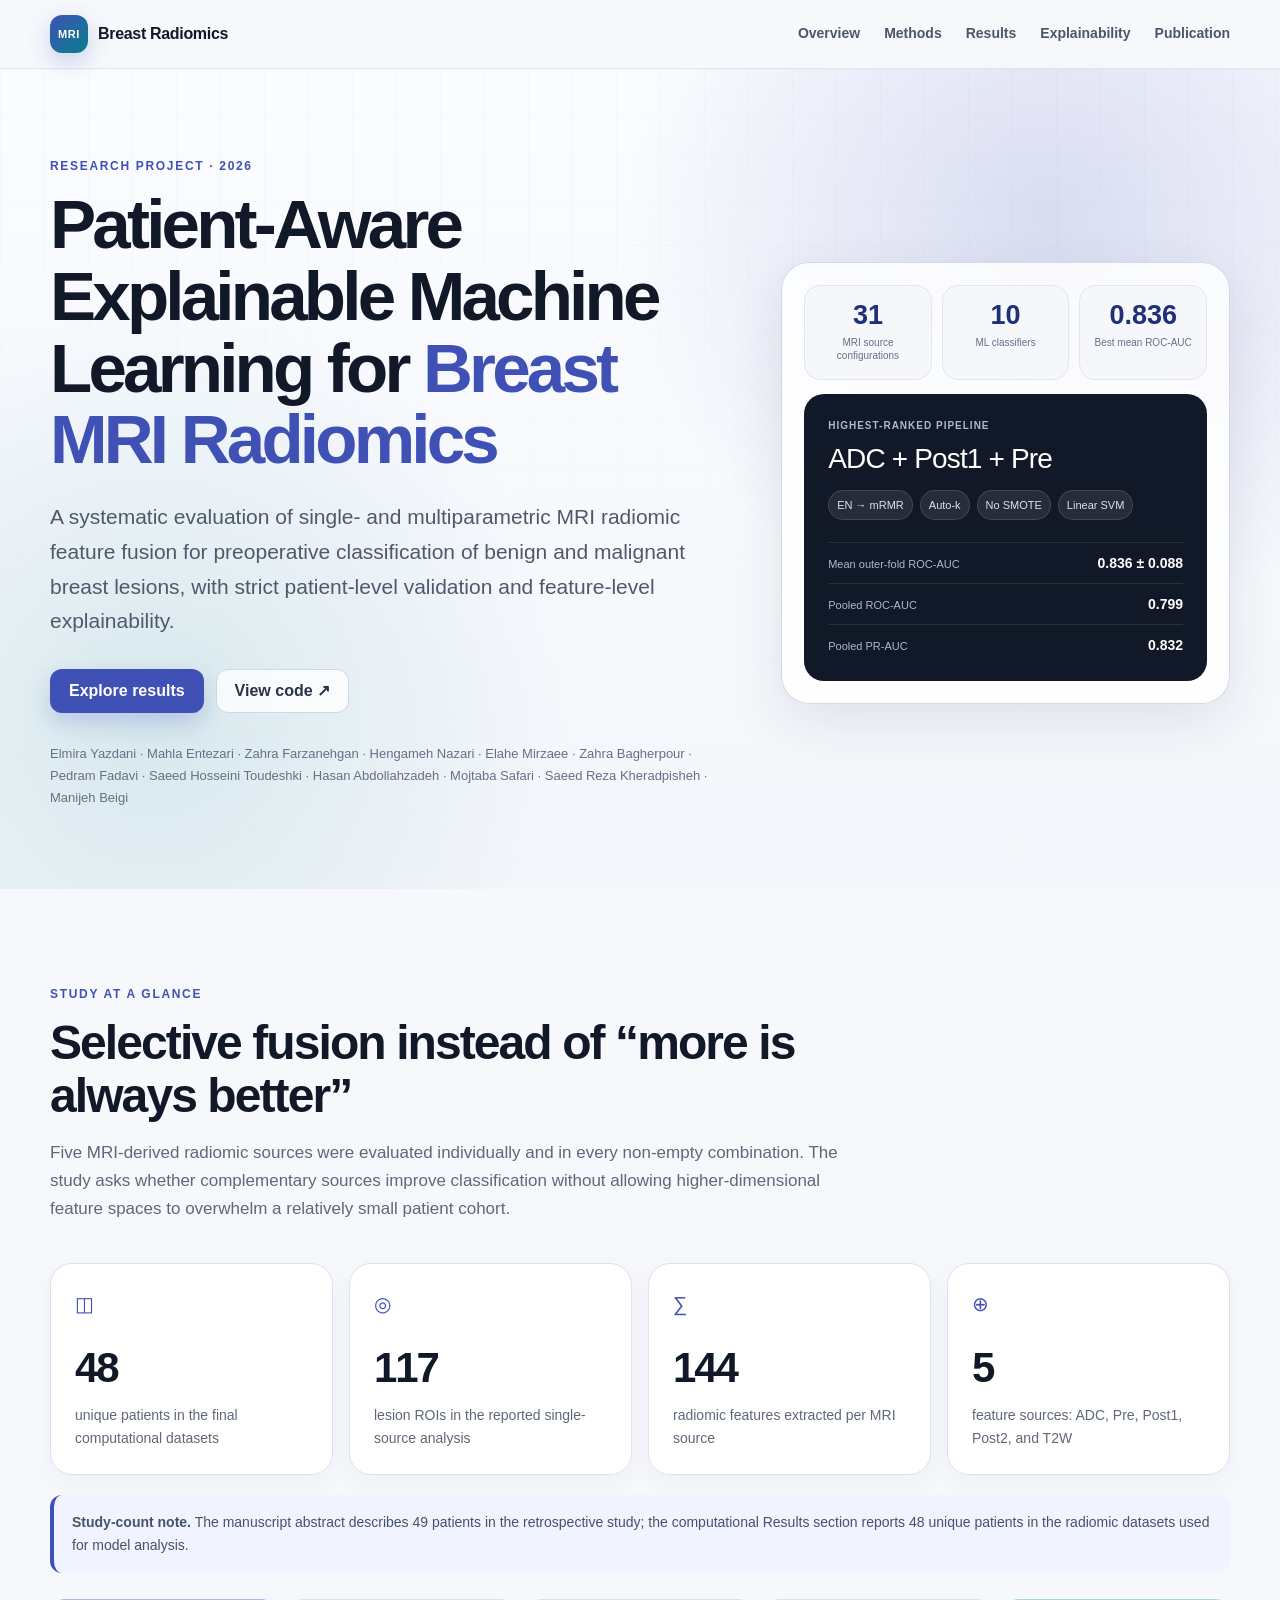
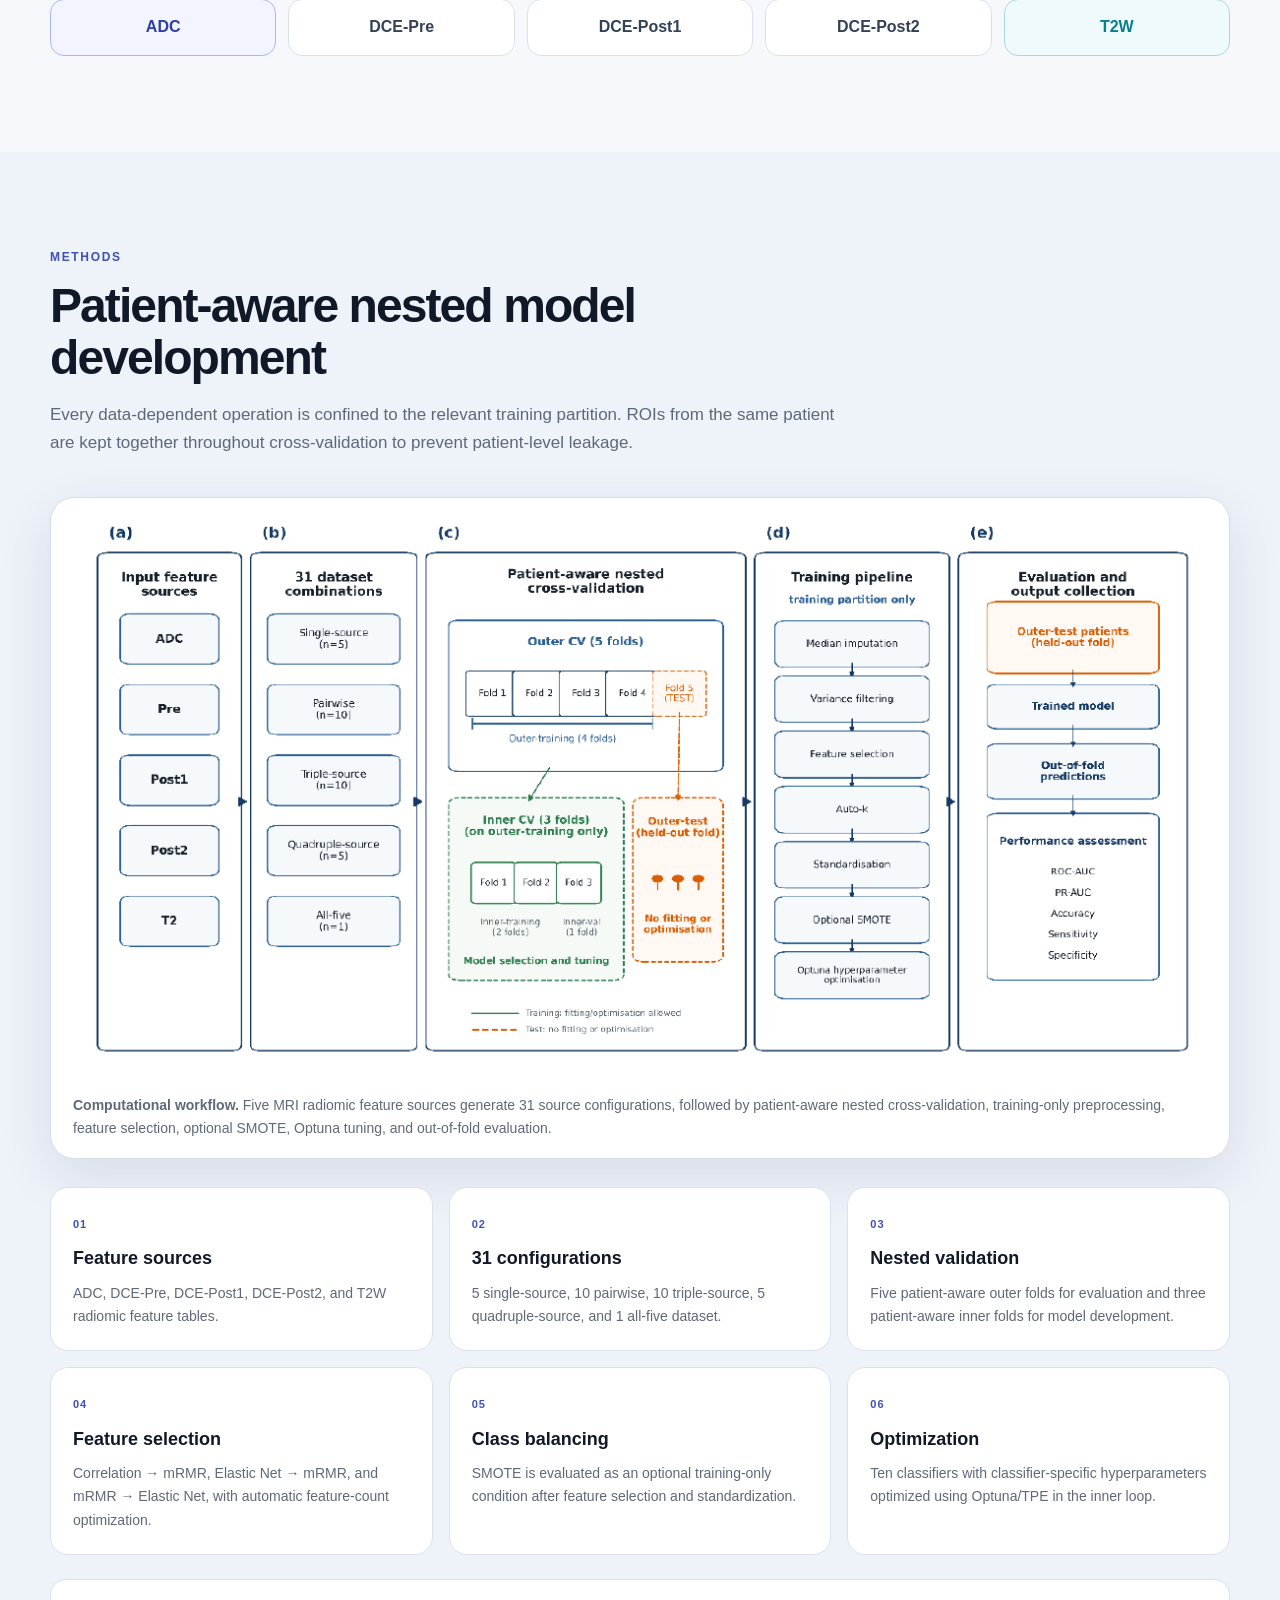
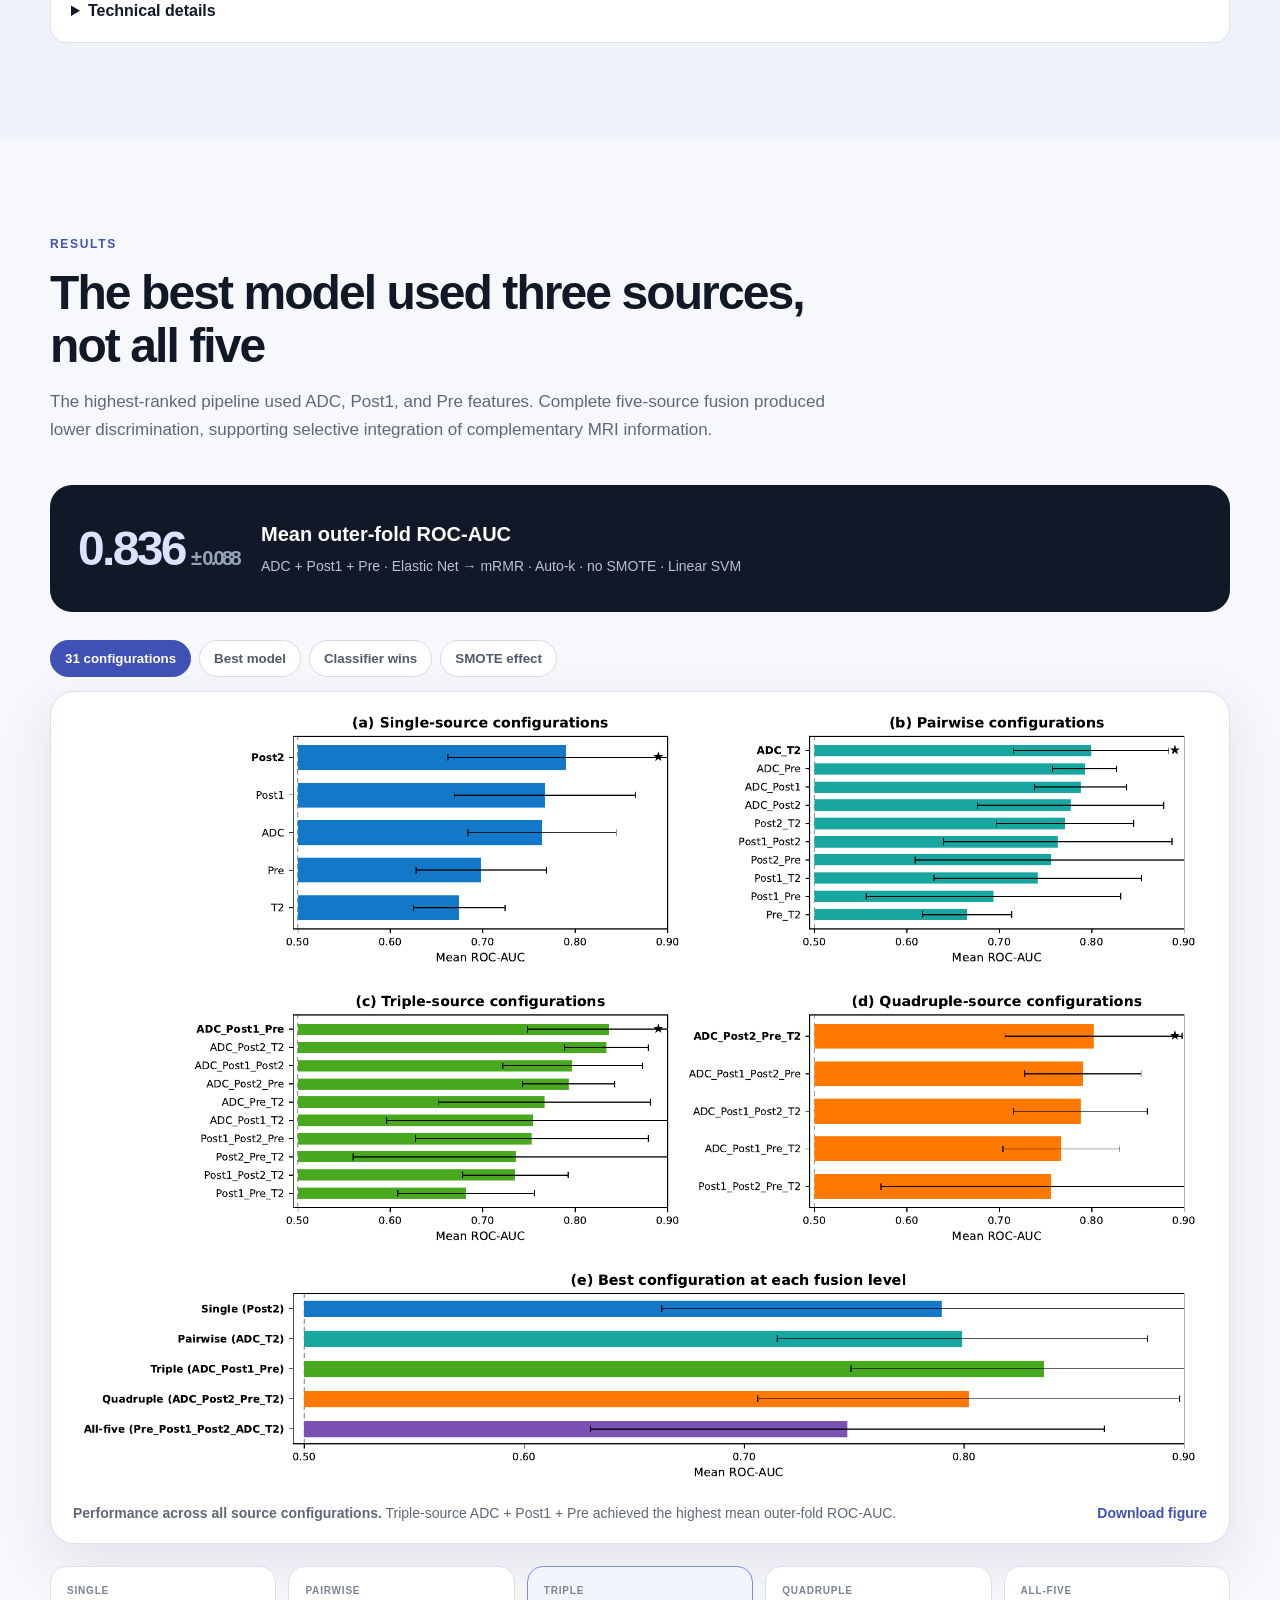
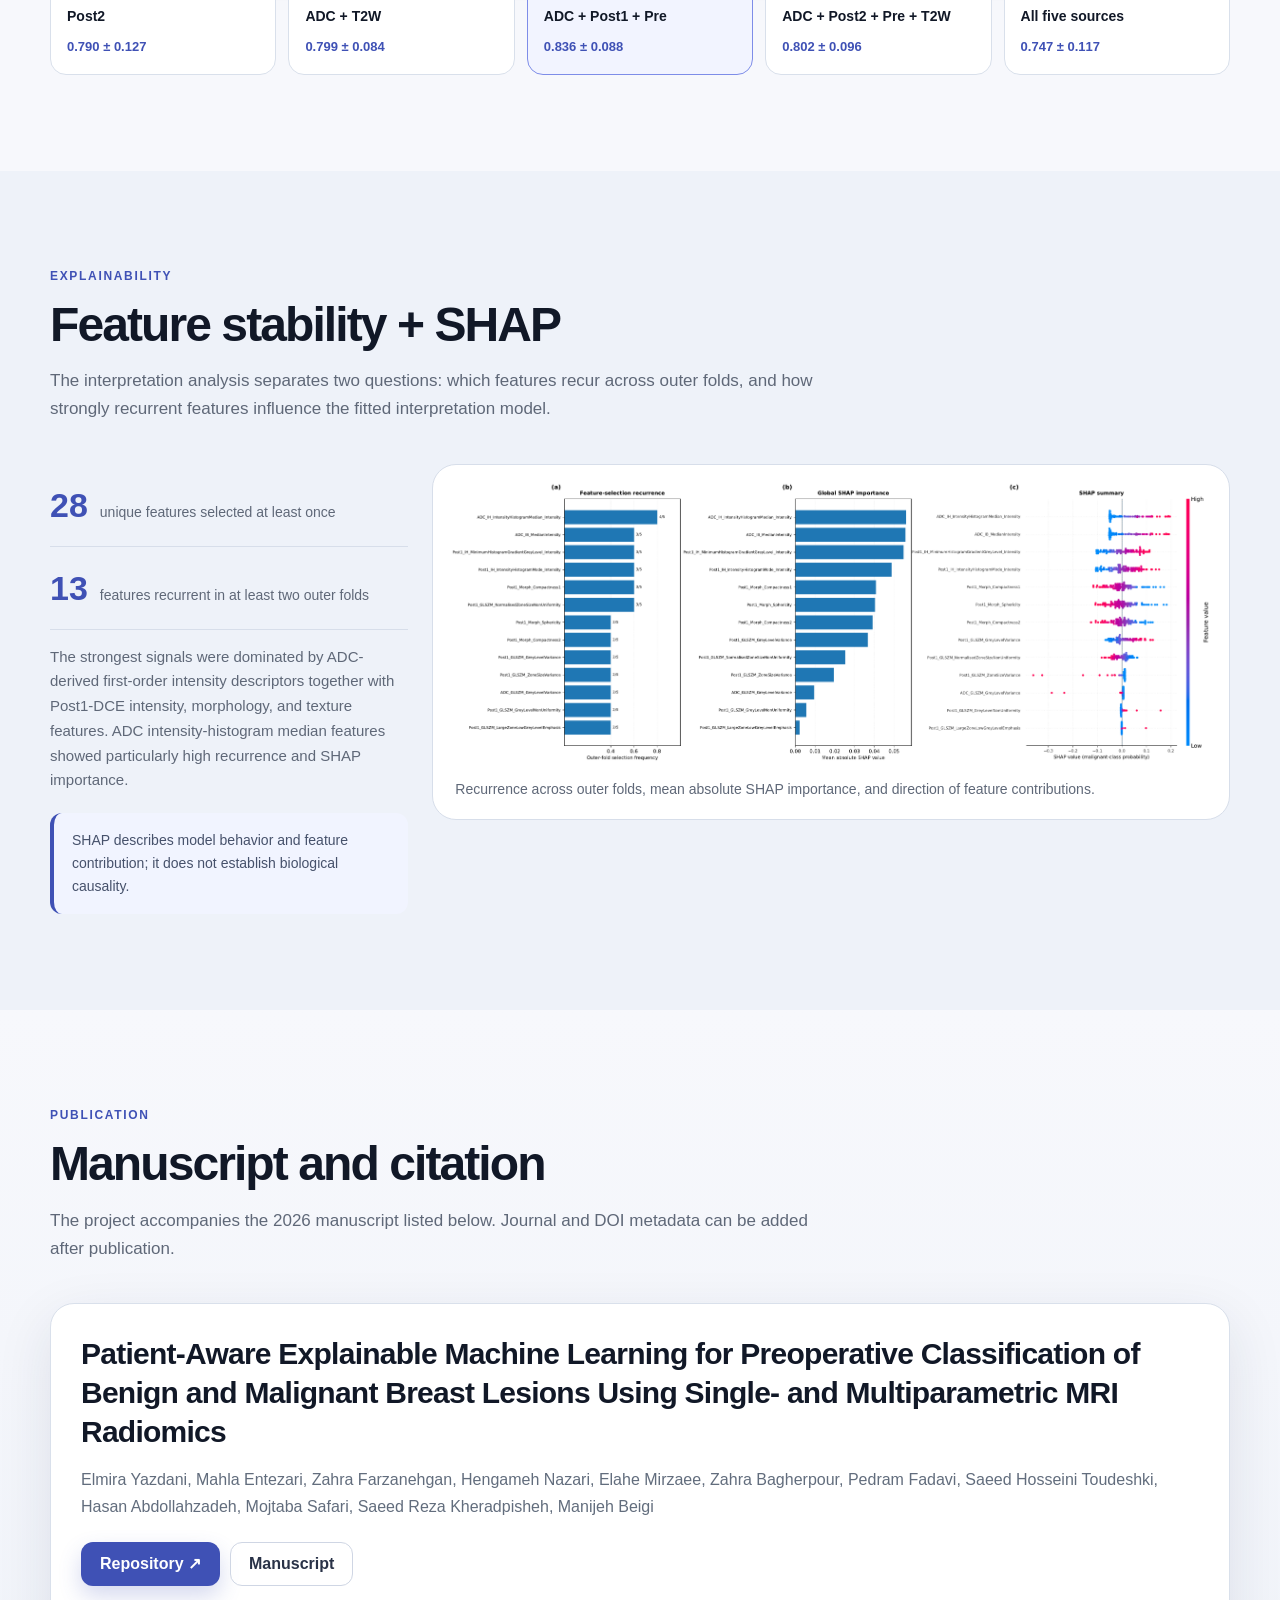
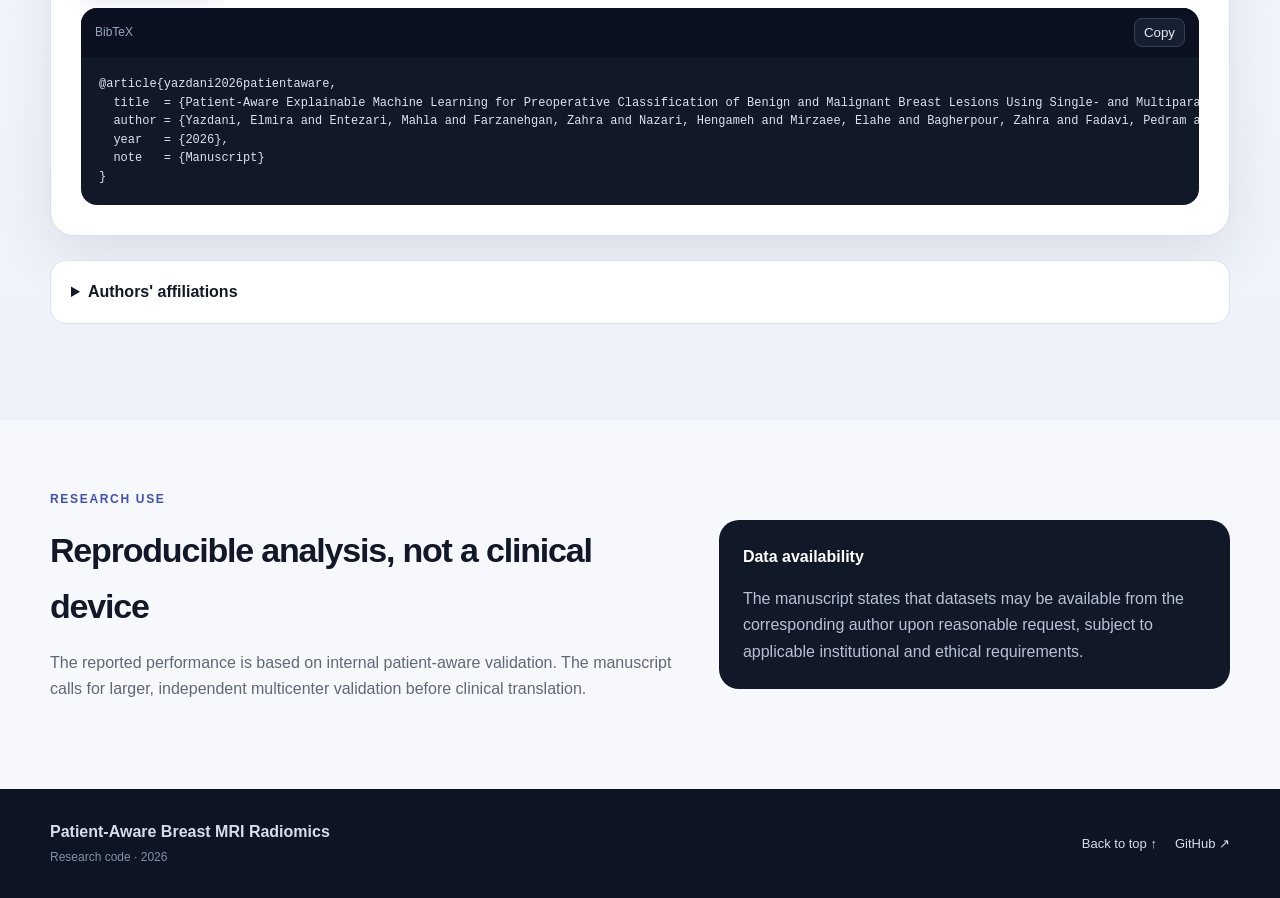
==== breast_mri_radiomics_github_pages/docs/index.html @ 635eef15 "Add project website" ====
<!doctype html>
<html lang="en">
<head>
  <meta charset="utf-8" />
  <meta name="viewport" content="width=device-width, initial-scale=1" />
  <meta name="description" content="Patient-aware explainable machine learning for benign and malignant breast lesion classification using single- and multiparametric MRI radiomics." />
  <meta name="theme-color" content="#111827" />
  <meta property="og:title" content="Patient-Aware Breast MRI Radiomics" />
  <meta property="og:description" content="Explainable patient-aware machine learning with selective multiparametric MRI radiomic feature fusion." />
  <meta property="og:type" content="website" />
  <meta property="og:image" content="assets/overall-performance.png" />
  <title>Patient-Aware Breast MRI Radiomics</title>
  <link rel="icon" href="assets/favicon.svg" type="image/svg+xml" />
  <link rel="stylesheet" href="styles.css" />
</head>
<body>
  <a class="skip-link" href="#main">Skip to content</a>

  <header class="site-header" id="top">
    <div class="container nav-wrap">
      <a class="brand" href="#top" aria-label="Home">
        <span class="brand-mark">MRI</span>
        <span>Breast Radiomics</span>
      </a>
      <button class="nav-toggle" id="navToggle" aria-label="Toggle navigation" aria-expanded="false">☰</button>
      <nav class="nav" id="navMenu" aria-label="Primary navigation">
        <a href="#overview">Overview</a>
        <a href="#methods">Methods</a>
        <a href="#results">Results</a>
        <a href="#explainability">Explainability</a>
        <a href="#publication">Publication</a>
      </nav>
    </div>
  </header>

  <main id="main">
    <section class="hero section-shell">
      <div class="hero-grid container">
        <div class="hero-copy reveal">
          <div class="eyebrow">Research project · 2026</div>
          <h1>Patient-Aware Explainable Machine Learning for <span>Breast MRI Radiomics</span></h1>
          <p class="hero-lead">
            A systematic evaluation of single- and multiparametric MRI radiomic feature fusion for
            preoperative classification of benign and malignant breast lesions, with strict patient-level
            validation and feature-level explainability.
          </p>
          <div class="hero-actions">
            <a class="button primary" href="#results">Explore results</a>
            <a class="button secondary config-github" href="#" target="_blank" rel="noreferrer">View code ↗</a>
          </div>
          <div class="author-line">
            Elmira Yazdani · Mahla Entezari · Zahra Farzanehgan · Hengameh Nazari · Elahe Mirzaee ·
            Zahra Bagherpour · Pedram Fadavi · Saeed Hosseini Toudeshki · Hasan Abdollahzadeh ·
            Mojtaba Safari · Saeed Reza Kheradpisheh · Manijeh Beigi
          </div>
        </div>

        <div class="hero-panel reveal delay-1">
          <div class="metric-row">
            <div><strong>31</strong><span>MRI source configurations</span></div>
            <div><strong>10</strong><span>ML classifiers</span></div>
            <div><strong>0.836</strong><span>Best mean ROC-AUC</span></div>
          </div>
          <div class="hero-model-card">
            <div class="mini-label">Highest-ranked pipeline</div>
            <div class="pipeline-name">ADC + Post1 + Pre</div>
            <div class="pipeline-tags">
              <span>EN → mRMR</span><span>Auto-k</span><span>No SMOTE</span><span>Linear SVM</span>
            </div>
            <div class="model-score">
              <div><span>Mean outer-fold ROC-AUC</span><strong>0.836 ± 0.088</strong></div>
              <div><span>Pooled ROC-AUC</span><strong>0.799</strong></div>
              <div><span>Pooled PR-AUC</span><strong>0.832</strong></div>
            </div>
          </div>
        </div>
      </div>
    </section>

    <section id="overview" class="section">
      <div class="container">
        <div class="section-heading reveal">
          <div class="eyebrow">Study at a glance</div>
          <h2>Selective fusion instead of “more is always better”</h2>
          <p>
            Five MRI-derived radiomic sources were evaluated individually and in every non-empty combination.
            The study asks whether complementary sources improve classification without allowing higher-dimensional
            feature spaces to overwhelm a relatively small patient cohort.
          </p>
        </div>

        <div class="stats-grid reveal delay-1">
          <article class="stat-card"><span class="stat-icon">◫</span><strong>48</strong><p>unique patients in the final computational datasets</p></article>
          <article class="stat-card"><span class="stat-icon">◎</span><strong>117</strong><p>lesion ROIs in the reported single-source analysis</p></article>
          <article class="stat-card"><span class="stat-icon">∑</span><strong>144</strong><p>radiomic features extracted per MRI source</p></article>
          <article class="stat-card"><span class="stat-icon">⊕</span><strong>5</strong><p>feature sources: ADC, Pre, Post1, Post2, and T2W</p></article>
        </div>

        <div class="note-box reveal">
          <strong>Study-count note.</strong> The manuscript abstract describes 49 patients in the retrospective study;
          the computational Results section reports 48 unique patients in the radiomic datasets used for model analysis.
        </div>

        <div class="source-strip reveal">
          <div class="source-pill adc">ADC</div>
          <div class="source-pill">DCE-Pre</div>
          <div class="source-pill">DCE-Post1</div>
          <div class="source-pill">DCE-Post2</div>
          <div class="source-pill t2">T2W</div>
        </div>
      </div>
    </section>

    <section id="methods" class="section alt">
      <div class="container">
        <div class="section-heading reveal">
          <div class="eyebrow">Methods</div>
          <h2>Patient-aware nested model development</h2>
          <p>
            Every data-dependent operation is confined to the relevant training partition. ROIs from the same
            patient are kept together throughout cross-validation to prevent patient-level leakage.
          </p>
        </div>

        <figure class="figure-card reveal">
          <img src="assets/workflow.png" alt="Patient-aware nested cross-validation workflow with five MRI feature sources, 31 source combinations, training-only preprocessing, and held-out outer-test evaluation" loading="lazy" />
          <figcaption>
            <strong>Computational workflow.</strong> Five MRI radiomic feature sources generate 31 source configurations,
            followed by patient-aware nested cross-validation, training-only preprocessing, feature selection,
            optional SMOTE, Optuna tuning, and out-of-fold evaluation.
          </figcaption>
        </figure>

        <div class="method-grid reveal">
          <article class="method-card">
            <span>01</span><h3>Feature sources</h3>
            <p>ADC, DCE-Pre, DCE-Post1, DCE-Post2, and T2W radiomic feature tables.</p>
          </article>
          <article class="method-card">
            <span>02</span><h3>31 configurations</h3>
            <p>5 single-source, 10 pairwise, 10 triple-source, 5 quadruple-source, and 1 all-five dataset.</p>
          </article>
          <article class="method-card">
            <span>03</span><h3>Nested validation</h3>
            <p>Five patient-aware outer folds for evaluation and three patient-aware inner folds for model development.</p>
          </article>
          <article class="method-card">
            <span>04</span><h3>Feature selection</h3>
            <p>Correlation → mRMR, Elastic Net → mRMR, and mRMR → Elastic Net, with automatic feature-count optimization.</p>
          </article>
          <article class="method-card">
            <span>05</span><h3>Class balancing</h3>
            <p>SMOTE is evaluated as an optional training-only condition after feature selection and standardization.</p>
          </article>
          <article class="method-card">
            <span>06</span><h3>Optimization</h3>
            <p>Ten classifiers with classifier-specific hyperparameters optimized using Optuna/TPE in the inner loop.</p>
          </article>
        </div>

        <details class="method-details reveal">
          <summary>Technical details</summary>
          <div class="details-grid">
            <div><strong>Feature redundancy</strong><span>|Pearson r| &gt; 0.90</span></div>
            <div><strong>Missing values</strong><span>Training-derived median imputation</span></div>
            <div><strong>Primary metric</strong><span>Mean outer-fold ROC-AUC</span></div>
            <div><strong>Classification threshold</strong><span>0.5</span></div>
            <div><strong>Uncertainty</strong><span>2,000 patient-cluster bootstrap resamples</span></div>
            <div><strong>Software</strong><span>Python 3.13.9</span></div>
          </div>
        </details>
      </div>
    </section>

    <section id="results" class="section">
      <div class="container">
        <div class="section-heading reveal">
          <div class="eyebrow">Results</div>
          <h2>The best model used three sources, not all five</h2>
          <p>
            The highest-ranked pipeline used ADC, Post1, and Pre features. Complete five-source fusion produced
            lower discrimination, supporting selective integration of complementary MRI information.
          </p>
        </div>

        <div class="result-highlight reveal">
          <div class="result-number">0.836<span>± 0.088</span></div>
          <div>
            <h3>Mean outer-fold ROC-AUC</h3>
            <p>ADC + Post1 + Pre · Elastic Net → mRMR · Auto-k · no SMOTE · Linear SVM</p>
          </div>
        </div>

        <div class="figure-tabs reveal" role="tablist" aria-label="Result figures">
          <button class="figure-tab active" data-figure="overall" role="tab" aria-selected="true">31 configurations</button>
          <button class="figure-tab" data-figure="oof" role="tab" aria-selected="false">Best model</button>
          <button class="figure-tab" data-figure="classifiers" role="tab" aria-selected="false">Classifier wins</button>
          <button class="figure-tab" data-figure="smote" role="tab" aria-selected="false">SMOTE effect</button>
        </div>

        <div class="figure-stage reveal">
          <figure class="result-figure active" id="figure-overall">
            <img src="assets/overall-performance.png" alt="Classification performance across 31 MRI radiomic source configurations" loading="lazy" data-lightbox />
            <figcaption>
              <strong>Performance across all source configurations.</strong> Triple-source ADC + Post1 + Pre achieved the highest mean outer-fold ROC-AUC.
              <a href="assets/overall-performance.png" download>Download figure</a>
            </figcaption>
          </figure>
          <figure class="result-figure" id="figure-oof">
            <img src="assets/best-model-oof.png" alt="Pooled ROC, precision-recall, confusion matrix and calibration plots for the best model" loading="lazy" data-lightbox />
            <figcaption>
              <strong>Detailed out-of-fold performance.</strong> Pooled ROC-AUC 0.799, average precision 0.832, and Brier score 0.183.
              <a href="assets/best-model-oof.png" download>Download figure</a>
            </figcaption>
          </figure>
          <figure class="result-figure" id="figure-classifiers">
            <img src="assets/classifier-wins.png" alt="Number of source configurations in which each classifier ranked first" loading="lazy" data-lightbox />
            <figcaption>
              <strong>Classifier selection across 31 configurations.</strong> RBF SVM ranked first most often, while the single best overall pipeline used Linear SVM.
              <a href="assets/classifier-wins.png" download>Download figure</a>
            </figcaption>
          </figure>
          <figure class="result-figure" id="figure-smote">
            <img src="assets/smote-effect.png" alt="Difference in mean outer-fold ROC-AUC between SMOTE and no-SMOTE across source configurations" loading="lazy" data-lightbox />
            <figcaption>
              <strong>SMOTE was configuration-dependent.</strong> Its effect varied across source combinations and the best overall pipeline did not use SMOTE.
              <a href="assets/smote-effect.png" download>Download figure</a>
            </figcaption>
          </figure>
        </div>

        <div class="fusion-grid reveal">
          <article><span>Single</span><strong>Post2</strong><em>0.790 ± 0.127</em></article>
          <article><span>Pairwise</span><strong>ADC + T2W</strong><em>0.799 ± 0.084</em></article>
          <article class="winner"><span>Triple</span><strong>ADC + Post1 + Pre</strong><em>0.836 ± 0.088</em></article>
          <article><span>Quadruple</span><strong>ADC + Post2 + Pre + T2W</strong><em>0.802 ± 0.096</em></article>
          <article><span>All-five</span><strong>All five sources</strong><em>0.747 ± 0.117</em></article>
        </div>
      </div>
    </section>

    <section id="explainability" class="section alt">
      <div class="container">
        <div class="section-heading reveal">
          <div class="eyebrow">Explainability</div>
          <h2>Feature stability + SHAP</h2>
          <p>
            The interpretation analysis separates two questions: which features recur across outer folds, and how
            strongly recurrent features influence the fitted interpretation model.
          </p>
        </div>

        <div class="xai-layout reveal">
          <div class="xai-copy">
            <div class="xai-stat"><strong>28</strong><span>unique features selected at least once</span></div>
            <div class="xai-stat"><strong>13</strong><span>features recurrent in at least two outer folds</span></div>
            <p>
              The strongest signals were dominated by ADC-derived first-order intensity descriptors together with
              Post1-DCE intensity, morphology, and texture features. ADC intensity-histogram median features showed
              particularly high recurrence and SHAP importance.
            </p>
            <div class="note-box compact">
              SHAP describes model behavior and feature contribution; it does not establish biological causality.
            </div>
          </div>
          <figure class="figure-card clean">
            <img src="assets/feature-stability-shap.png" alt="Feature-selection recurrence, global SHAP importance and SHAP summary for the highest-ranked model" loading="lazy" data-lightbox />
            <figcaption>
              Recurrence across outer folds, mean absolute SHAP importance, and direction of feature contributions.
            </figcaption>
          </figure>
        </div>
      </div>
    </section>

    <section id="publication" class="section publication-section">
      <div class="container">
        <div class="section-heading reveal">
          <div class="eyebrow">Publication</div>
          <h2>Manuscript and citation</h2>
          <p>The project accompanies the 2026 manuscript listed below. Journal and DOI metadata can be added after publication.</p>
        </div>

        <div class="publication-card reveal">
          <h3>Patient-Aware Explainable Machine Learning for Preoperative Classification of Benign and Malignant Breast Lesions Using Single- and Multiparametric MRI Radiomics</h3>
          <p class="authors">
            Elmira Yazdani, Mahla Entezari, Zahra Farzanehgan, Hengameh Nazari, Elahe Mirzaee, Zahra Bagherpour,
            Pedram Fadavi, Saeed Hosseini Toudeshki, Hasan Abdollahzadeh, Mojtaba Safari,
            Saeed Reza Kheradpisheh, Manijeh Beigi
          </p>
          <div class="pub-actions">
            <a class="button primary config-github" href="#" target="_blank" rel="noreferrer">Repository ↗</a>
            <a class="button secondary config-paper" href="#publication">Manuscript</a>
          </div>

          <div class="citation-wrap">
            <div class="citation-head"><span>BibTeX</span><button id="copyCitation" type="button">Copy</button></div>
            <pre id="citationText"><code>@article{yazdani2026patientaware,
  title  = {Patient-Aware Explainable Machine Learning for Preoperative Classification of Benign and Malignant Breast Lesions Using Single- and Multiparametric MRI Radiomics},
  author = {Yazdani, Elmira and Entezari, Mahla and Farzanehgan, Zahra and Nazari, Hengameh and Mirzaee, Elahe and Bagherpour, Zahra and Fadavi, Pedram and Hosseini Toudeshki, Saeed and Abdollahzadeh, Hasan and Safari, Mojtaba and Kheradpisheh, Saeed Reza and Beigi, Manijeh},
  year   = {2026},
  note   = {Manuscript}
}</code></pre>
          </div>
        </div>

        <details class="affiliations reveal">
          <summary>Authors' affiliations</summary>
          <ol>
            <li>Department of Medical Physics, School of Medicine, Iran University of Medical Sciences, Tehran, Iran</li>
            <li>Department of Computer and Data Sciences, Faculty of Mathematical Sciences, Shahid Beheshti University, Tehran, Iran</li>
            <li>Department of Radiology and Nuclear Medicine, School of Medicine, Mazandaran University of Medical Sciences, Mazandaran, Iran</li>
            <li>Department of Radiation Oncology, School of Medicine, Iran University of Medical Sciences, Tehran, Iran</li>
            <li>Breast Health &amp; Cancer Research Center, Iran University of Medical Sciences, Tehran, Iran</li>
            <li>Department of Radiation Oncology, Sepid Nikan Hospital, Arina Imaging Center, Tehran, Iran</li>
            <li>School of Medicine, Tehran University of Medical Sciences, Tehran, Iran</li>
            <li>Department of Radiation and Cellular Oncology, The University of Chicago, Chicago, IL, USA</li>
          </ol>
        </details>
      </div>
    </section>

    <section class="section data-section">
      <div class="container data-grid reveal">
        <div>
          <div class="eyebrow">Research use</div>
          <h2>Reproducible analysis, not a clinical device</h2>
          <p>
            The reported performance is based on internal patient-aware validation. The manuscript calls for larger,
            independent multicenter validation before clinical translation.
          </p>
        </div>
        <div class="data-card">
          <strong>Data availability</strong>
          <p>The manuscript states that datasets may be available from the corresponding author upon reasonable request, subject to applicable institutional and ethical requirements.</p>
        </div>
      </div>
    </section>
  </main>

  <footer class="footer">
    <div class="container footer-grid">
      <div><strong>Patient-Aware Breast MRI Radiomics</strong><span>Research code · 2026</span></div>
      <div class="footer-links"><a href="#top">Back to top ↑</a><a class="config-github" href="#" target="_blank" rel="noreferrer">GitHub ↗</a></div>
    </div>
  </footer>

  <div class="lightbox" id="lightbox" aria-hidden="true" role="dialog" aria-label="Figure preview">
    <button id="lightboxClose" aria-label="Close figure preview">×</button>
    <img id="lightboxImage" alt="Expanded figure" />
  </div>

  <script src="site-config.js"></script>
  <script src="script.js"></script>
</body>
</html>
---- breast_mri_radiomics_github_pages/docs/styles.css ----
:root {
  --bg: #f7f8fc;
  --surface: #ffffff;
  --surface-2: #f0f3fa;
  --text: #111827;
  --muted: #5f6878;
  --line: #dce2ee;
  --primary: #3f51b5;
  --primary-dark: #29388e;
  --teal: #087f8c;
  --pink: #b83280;
  --orange: #c66a19;
  --shadow: 0 18px 55px rgba(26, 39, 73, 0.10);
  --radius: 22px;
  --container: 1180px;
}

* { box-sizing: border-box; }
html { scroll-behavior: smooth; }
body {
  margin: 0;
  font-family: ui-sans-serif, -apple-system, BlinkMacSystemFont, "Segoe UI", Helvetica, Arial, sans-serif;
  color: var(--text);
  background: var(--bg);
  line-height: 1.65;
  text-rendering: optimizeLegibility;
}
img { max-width: 100%; display: block; }
a { color: inherit; }
button, a { -webkit-tap-highlight-color: transparent; }

.skip-link {
  position: fixed; top: 8px; left: 8px; z-index: 9999;
  background: #111827; color: white; padding: 8px 12px; border-radius: 8px;
  transform: translateY(-150%); transition: .2s;
}
.skip-link:focus { transform: translateY(0); }

.container { width: min(calc(100% - 40px), var(--container)); margin: 0 auto; }
.section { padding: 96px 0; }
.section.alt { background: #eef2f9; }

.site-header {
  position: sticky; top: 0; z-index: 1000;
  backdrop-filter: blur(16px);
  background: rgba(247, 248, 252, .86);
  border-bottom: 1px solid rgba(220,226,238,.8);
}
.nav-wrap { min-height: 68px; display: flex; align-items: center; justify-content: space-between; gap: 24px; }
.brand { display: inline-flex; gap: 10px; align-items: center; font-weight: 750; text-decoration: none; letter-spacing: -.02em; }
.brand-mark {
  display: inline-grid; place-items: center; width: 38px; height: 38px; border-radius: 12px;
  font-size: 11px; letter-spacing: .06em; color: white;
  background: linear-gradient(135deg, var(--primary), var(--teal)); box-shadow: 0 8px 22px rgba(63,81,181,.25);
}
.nav { display: flex; gap: 24px; align-items: center; }
.nav a { text-decoration: none; color: #4c5668; font-weight: 650; font-size: 14px; }
.nav a:hover { color: var(--primary); }
.nav-toggle { display: none; border: 0; background: transparent; font-size: 24px; }

.hero {
  position: relative; overflow: hidden; padding: 88px 0 80px;
  background:
    radial-gradient(circle at 82% 18%, rgba(63,81,181,.18), transparent 34%),
    radial-gradient(circle at 12% 78%, rgba(8,127,140,.13), transparent 32%),
    linear-gradient(180deg, #fbfcff 0%, #f4f6fb 100%);
}
.hero::before {
  content: ""; position: absolute; inset: 0; pointer-events: none; opacity: .45;
  background-image: linear-gradient(rgba(71,85,105,.06) 1px, transparent 1px), linear-gradient(90deg, rgba(71,85,105,.06) 1px, transparent 1px);
  background-size: 44px 44px;
  mask-image: linear-gradient(to bottom, black, transparent 80%);
}
.hero-grid { position: relative; display: grid; grid-template-columns: 1.2fr .8fr; gap: 58px; align-items: center; }
.eyebrow { font-size: 12px; font-weight: 800; text-transform: uppercase; letter-spacing: .14em; color: var(--primary); margin-bottom: 12px; }
.hero h1 { font-size: clamp(42px, 5.4vw, 74px); line-height: 1.04; letter-spacing: -.055em; margin: 0 0 24px; max-width: 920px; }
.hero h1 span { color: var(--primary); }
.hero-lead { font-size: clamp(17px, 1.65vw, 21px); color: #4f596b; max-width: 780px; margin: 0 0 30px; }
.hero-actions { display: flex; flex-wrap: wrap; gap: 12px; margin-bottom: 30px; }
.button { display: inline-flex; align-items: center; justify-content: center; min-height: 44px; padding: 0 18px; border-radius: 12px; font-weight: 750; text-decoration: none; border: 1px solid transparent; transition: .2s ease; }
.button.primary { background: var(--primary); color: white; box-shadow: 0 10px 22px rgba(63,81,181,.22); }
.button.primary:hover { transform: translateY(-1px); background: var(--primary-dark); }
.button.secondary { background: rgba(255,255,255,.8); border-color: #cfd6e4; color: #293247; }
.button.secondary:hover { border-color: #aab4c7; background: white; }
.author-line { font-size: 13px; line-height: 1.7; color: #667085; max-width: 860px; }

.hero-panel { background: rgba(255,255,255,.84); border: 1px solid rgba(208,216,231,.95); border-radius: 28px; padding: 22px; box-shadow: var(--shadow); }
.metric-row { display: grid; grid-template-columns: repeat(3, 1fr); gap: 10px; margin-bottom: 14px; }
.metric-row div { background: #f5f7fb; border: 1px solid #e1e6f0; padding: 16px 12px; border-radius: 16px; text-align: center; }
.metric-row strong { display: block; font-size: 27px; line-height: 1; color: #1f2f78; }
.metric-row span { display: block; margin-top: 7px; font-size: 10px; color: #667085; line-height: 1.35; }
.hero-model-card { background: #111827; color: white; border-radius: 20px; padding: 24px; }
.mini-label { color: #aeb8ce; text-transform: uppercase; letter-spacing: .1em; font-size: 10px; font-weight: 800; }
.pipeline-name { font-size: 28px; line-height: 1.2; letter-spacing: -.03em; margin: 8px 0 14px; }
.pipeline-tags { display: flex; flex-wrap: wrap; gap: 7px; margin-bottom: 22px; }
.pipeline-tags span { font-size: 11px; background: rgba(255,255,255,.09); border: 1px solid rgba(255,255,255,.13); padding: 5px 8px; border-radius: 99px; color: #dbe2f2; }
.model-score { display: grid; gap: 8px; }
.model-score div { display: flex; justify-content: space-between; align-items: baseline; gap: 16px; border-top: 1px solid rgba(255,255,255,.1); padding-top: 9px; }
.model-score span { font-size: 11px; color: #aeb8ce; }
.model-score strong { font-size: 14px; }

.section-heading { max-width: 790px; margin-bottom: 40px; }
.section-heading h2 { font-size: clamp(32px, 4vw, 48px); line-height: 1.1; letter-spacing: -.04em; margin: 0 0 16px; }
.section-heading p { margin: 0; color: var(--muted); font-size: 17px; }

.stats-grid { display: grid; grid-template-columns: repeat(4, 1fr); gap: 16px; }
.stat-card { background: var(--surface); border: 1px solid var(--line); border-radius: var(--radius); padding: 24px; min-height: 180px; box-shadow: 0 8px 24px rgba(29,42,70,.04); }
.stat-card .stat-icon { display: block; color: var(--primary); font-size: 20px; }
.stat-card strong { display: block; font-size: 42px; letter-spacing: -.05em; margin: 12px 0 2px; }
.stat-card p { margin: 0; color: var(--muted); font-size: 14px; }
.note-box { border-left: 4px solid var(--primary); background: #f1f4ff; color: #46516b; padding: 16px 18px; border-radius: 12px; margin-top: 20px; font-size: 14px; }
.note-box.compact { margin-top: 20px; }
.source-strip { display: grid; grid-template-columns: repeat(5, 1fr); gap: 12px; margin-top: 26px; }
.source-pill { background: white; border: 1px solid #dbe1ec; border-radius: 14px; padding: 14px; font-weight: 800; text-align: center; color: #334155; }
.source-pill.adc { border-color: #aab5f3; color: #303f9f; background: #f2f4ff; }
.source-pill.t2 { border-color: #a8d8dd; color: #087f8c; background: #eefafb; }

.figure-card { margin: 0; border: 1px solid #d7deea; background: white; padding: 16px; border-radius: 24px; box-shadow: var(--shadow); }
.figure-card img { width: 100%; border-radius: 14px; }
.figure-card figcaption { padding: 14px 6px 2px; font-size: 14px; color: #5f6878; }
.figure-card.clean { box-shadow: none; }
.method-grid { display: grid; grid-template-columns: repeat(3, 1fr); gap: 16px; margin-top: 28px; }
.method-card { background: white; border: 1px solid #dbe2ed; border-radius: 18px; padding: 22px; }
.method-card > span { font-size: 11px; font-weight: 850; color: var(--primary); letter-spacing: .09em; }
.method-card h3 { margin: 8px 0 8px; font-size: 18px; }
.method-card p { margin: 0; color: var(--muted); font-size: 14px; }
.method-details, .affiliations { margin-top: 24px; background: white; border: 1px solid #dbe2ed; border-radius: 16px; padding: 18px 20px; }
.method-details summary, .affiliations summary { cursor: pointer; font-weight: 800; }
.details-grid { display: grid; grid-template-columns: repeat(3, 1fr); gap: 12px; margin-top: 18px; }
.details-grid div { background: #f7f9fc; border-radius: 12px; padding: 14px; }
.details-grid strong, .details-grid span { display: block; }
.details-grid strong { font-size: 12px; color: #384152; }
.details-grid span { margin-top: 4px; color: #667085; font-size: 13px; }

.result-highlight { display: flex; align-items: center; gap: 22px; background: #111827; color: white; border-radius: 22px; padding: 24px 28px; margin-bottom: 28px; }
.result-number { font-weight: 850; font-size: 48px; letter-spacing: -.055em; color: #dce2ff; white-space: nowrap; }
.result-number span { font-size: 20px; color: #94a3b8; margin-left: 6px; }
.result-highlight h3 { margin: 0 0 4px; font-size: 20px; }
.result-highlight p { margin: 0; color: #b8c2d6; font-size: 14px; }
.figure-tabs { display: flex; flex-wrap: wrap; gap: 8px; margin-bottom: 14px; }
.figure-tab { border: 1px solid #d4dae5; background: white; color: #4f596b; padding: 10px 14px; border-radius: 99px; font-weight: 750; cursor: pointer; }
.figure-tab.active { background: var(--primary); color: white; border-color: var(--primary); }
.figure-stage { background: white; border: 1px solid #d9e0eb; border-radius: 24px; padding: 16px; box-shadow: var(--shadow); }
.result-figure { display: none; margin: 0; }
.result-figure.active { display: block; }
.result-figure img { width: 100%; max-height: 780px; object-fit: contain; border-radius: 14px; cursor: zoom-in; background: white; }
.result-figure figcaption { color: #5f6878; font-size: 14px; padding: 14px 6px 2px; }
.result-figure figcaption a { float: right; color: var(--primary); font-weight: 750; text-decoration: none; }
.fusion-grid { display: grid; grid-template-columns: repeat(5, 1fr); gap: 12px; margin-top: 22px; }
.fusion-grid article { background: white; border: 1px solid #d9e0eb; border-radius: 16px; padding: 16px; }
.fusion-grid article.winner { border-color: #7e8de8; background: #f2f4ff; }
.fusion-grid span, .fusion-grid strong, .fusion-grid em { display: block; }
.fusion-grid span { text-transform: uppercase; letter-spacing: .08em; color: #7a8495; font-size: 10px; font-weight: 800; }
.fusion-grid strong { margin: 6px 0 8px; font-size: 14px; }
.fusion-grid em { font-style: normal; color: var(--primary); font-size: 13px; font-weight: 800; }

.xai-layout { display: grid; grid-template-columns: .62fr 1.38fr; gap: 24px; align-items: start; }
.xai-copy { position: sticky; top: 100px; }
.xai-stat { display: flex; align-items: baseline; gap: 12px; border-bottom: 1px solid #d7deea; padding: 13px 0; }
.xai-stat strong { font-size: 34px; color: var(--primary); }
.xai-stat span { color: var(--muted); font-size: 14px; }
.xai-copy p { color: var(--muted); font-size: 15px; }

.publication-section { background: linear-gradient(180deg, #f7f8fc, #eef2f9); }
.publication-card { background: white; border: 1px solid #d9e0eb; border-radius: 24px; padding: 30px; box-shadow: var(--shadow); }
.publication-card h3 { font-size: clamp(22px, 2.5vw, 30px); line-height: 1.3; letter-spacing: -.025em; margin: 0 0 14px; }
.publication-card .authors { color: #626d7d; }
.pub-actions { display: flex; gap: 10px; flex-wrap: wrap; margin: 22px 0; }
.citation-wrap { background: #111827; color: #dbe2f2; border-radius: 16px; overflow: hidden; }
.citation-head { display: flex; justify-content: space-between; align-items: center; padding: 10px 14px; background: #0b1120; color: #98a6bd; font-size: 12px; }
.citation-head button { border: 1px solid #334155; color: #e5e7eb; background: #172033; border-radius: 8px; padding: 6px 9px; cursor: pointer; }
pre { margin: 0; padding: 18px; overflow-x: auto; font-size: 12px; line-height: 1.55; }
.affiliations ol { color: #626d7d; padding-left: 24px; }

.data-section { padding-top: 70px; padding-bottom: 70px; }
.data-grid { display: grid; grid-template-columns: 1fr .8fr; gap: 30px; align-items: center; }
.data-grid h2 { font-size: 34px; margin: 0 0 10px; letter-spacing: -.035em; }
.data-grid p { color: var(--muted); }
.data-card { background: #111827; color: white; border-radius: 20px; padding: 24px; }
.data-card p { color: #b8c2d6; margin-bottom: 0; }

.footer { background: #0d1423; color: #d5deed; padding: 30px 0; }
.footer-grid { display: flex; align-items: center; justify-content: space-between; gap: 20px; }
.footer strong, .footer span { display: block; }
.footer span { color: #8290a7; font-size: 12px; margin-top: 3px; }
.footer-links { display: flex; gap: 18px; }
.footer-links a { color: #d5deed; text-decoration: none; font-size: 13px; }

.lightbox { position: fixed; inset: 0; z-index: 2000; background: rgba(7,12,23,.92); display: none; align-items: center; justify-content: center; padding: 40px; }
.lightbox.open { display: flex; }
.lightbox img { max-height: 92vh; max-width: 95vw; border-radius: 10px; box-shadow: 0 20px 80px rgba(0,0,0,.45); }
.lightbox button { position: fixed; top: 18px; right: 22px; border: 0; background: rgba(255,255,255,.12); color: white; width: 44px; height: 44px; border-radius: 50%; font-size: 28px; cursor: pointer; }

.reveal { opacity: 0; transform: translateY(16px); transition: opacity .65s ease, transform .65s ease; }
.reveal.visible { opacity: 1; transform: none; }
.delay-1 { transition-delay: .08s; }

@media (max-width: 980px) {
  .hero-grid { grid-template-columns: 1fr; }
  .stats-grid { grid-template-columns: repeat(2, 1fr); }
  .method-grid { grid-template-columns: repeat(2, 1fr); }
  .fusion-grid { grid-template-columns: repeat(2, 1fr); }
  .xai-layout { grid-template-columns: 1fr; }
  .xai-copy { position: static; }
  .data-grid { grid-template-columns: 1fr; }
}

@media (max-width: 760px) {
  .container { width: min(calc(100% - 28px), var(--container)); }
  .section { padding: 72px 0; }
  .nav-toggle { display: block; }
  .nav { position: absolute; top: 68px; left: 14px; right: 14px; display: none; flex-direction: column; align-items: stretch; gap: 0; background: white; border: 1px solid #dce2ee; border-radius: 16px; padding: 8px; box-shadow: var(--shadow); }
  .nav.open { display: flex; }
  .nav a { padding: 11px 12px; border-radius: 10px; }
  .hero { padding-top: 62px; }
  .hero h1 { font-size: 44px; }
  .metric-row { grid-template-columns: 1fr; }
  .model-score div { align-items: flex-start; flex-direction: column; gap: 3px; }
  .stats-grid, .method-grid, .source-strip, .details-grid, .fusion-grid { grid-template-columns: 1fr; }
  .result-highlight { align-items: flex-start; flex-direction: column; }
  .result-number { font-size: 40px; }
  .footer-grid { align-items: flex-start; flex-direction: column; }
  .result-figure figcaption a { float: none; display: block; margin-top: 8px; }
}

@media (prefers-reduced-motion: reduce) {
  html { scroll-behavior: auto; }
  .reveal { opacity: 1; transform: none; transition: none; }
  .button { transition: none; }
}
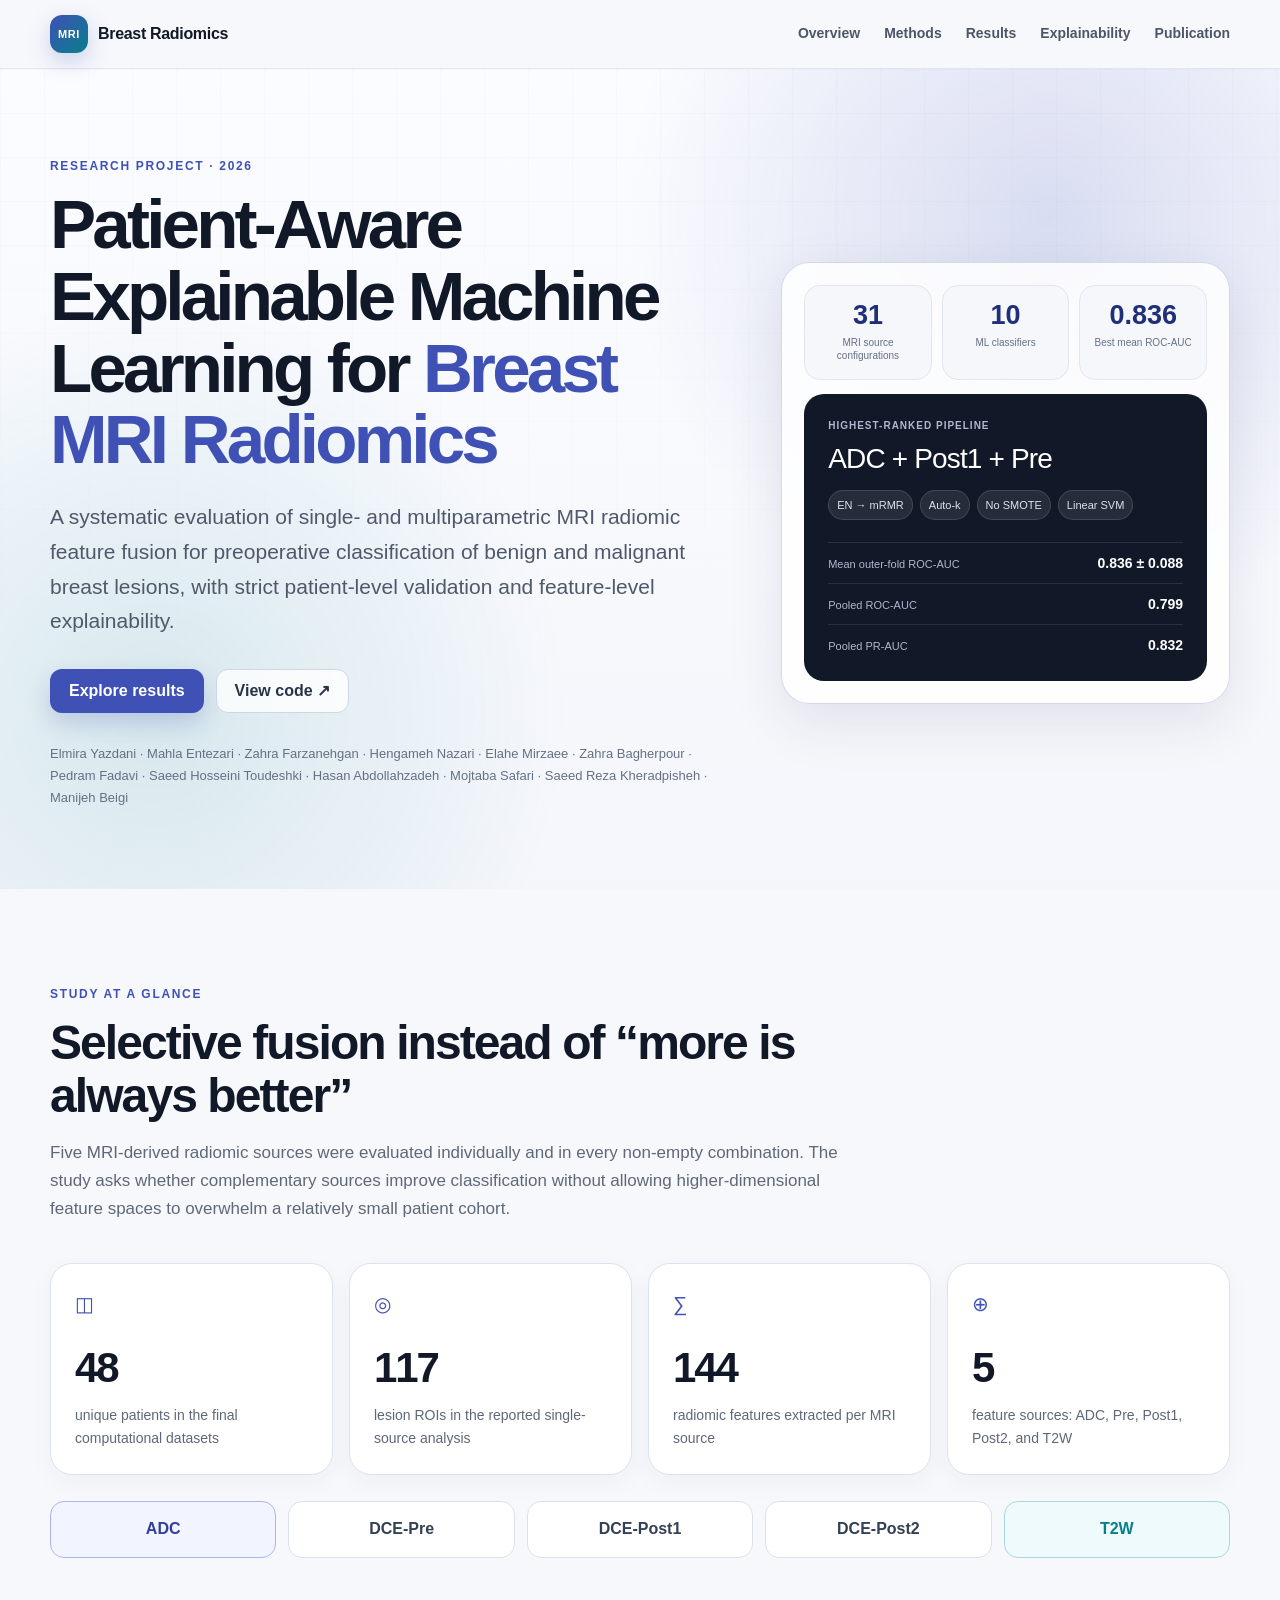
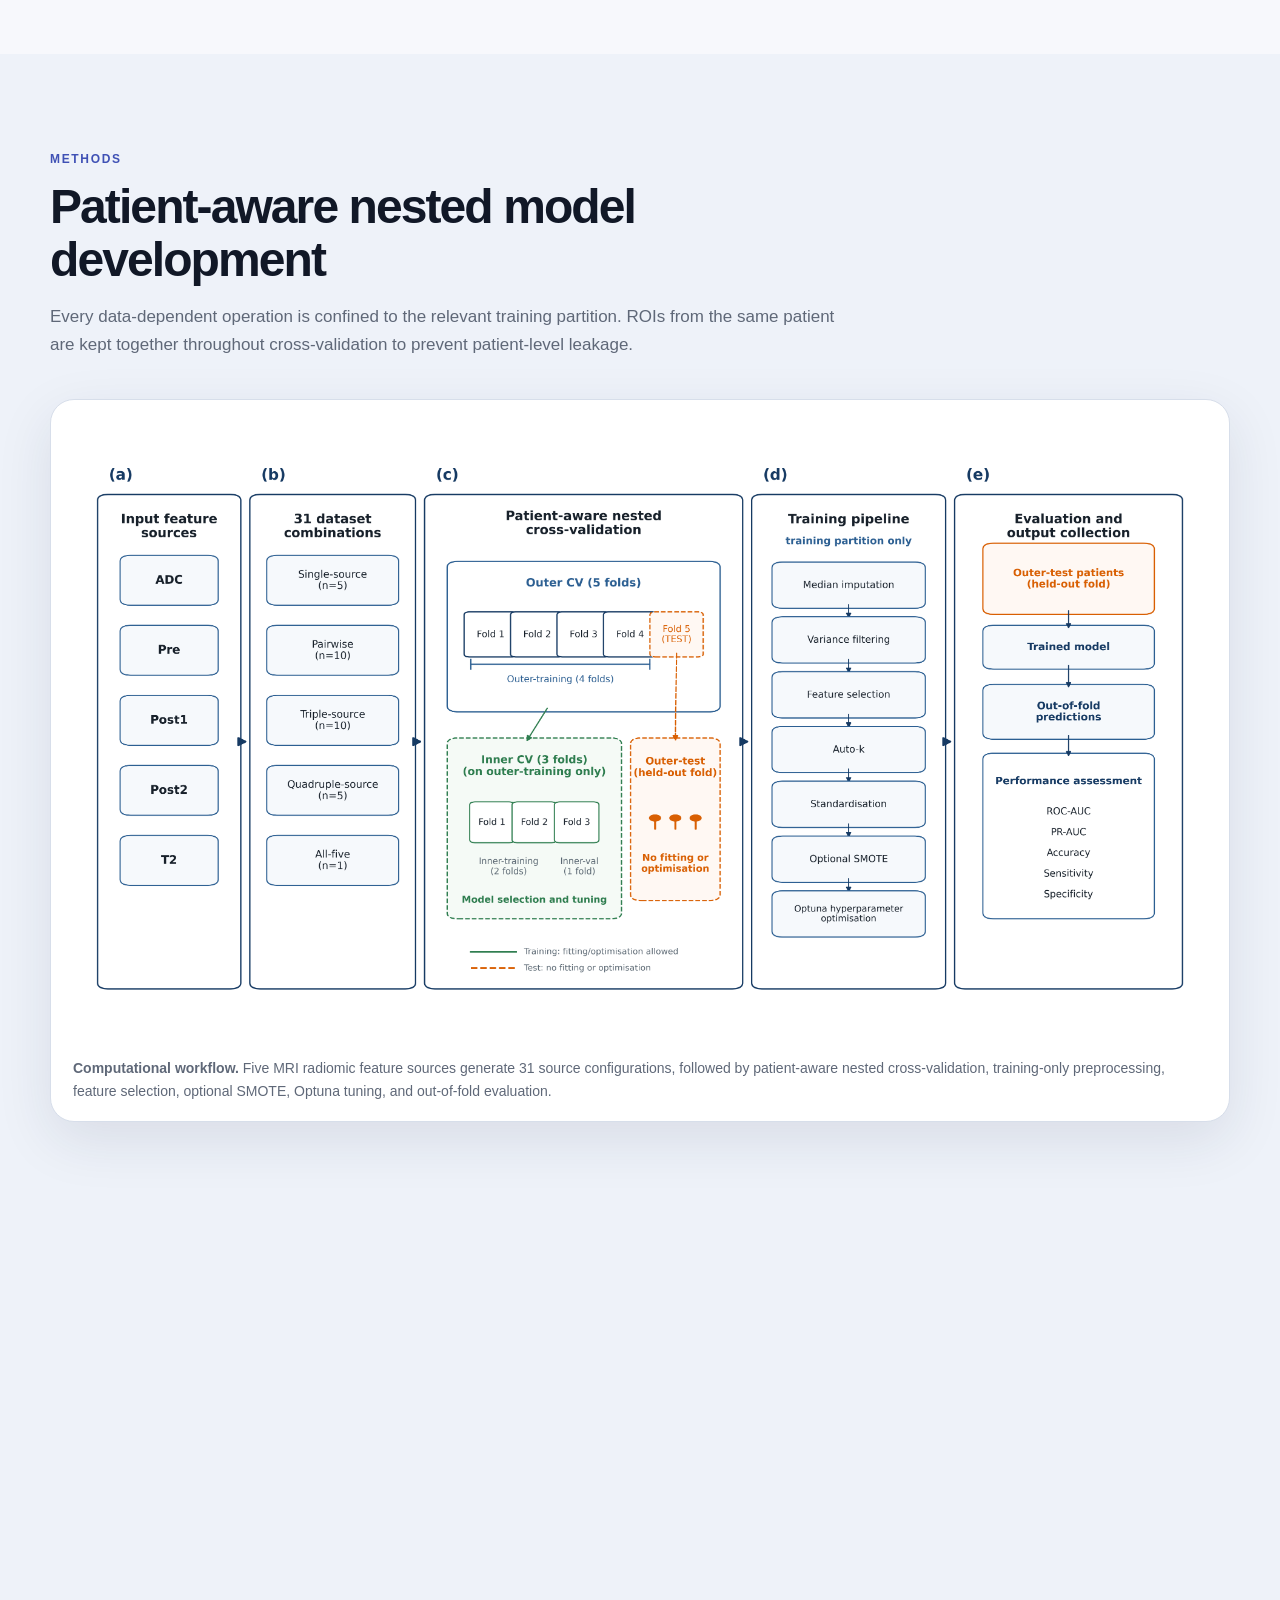
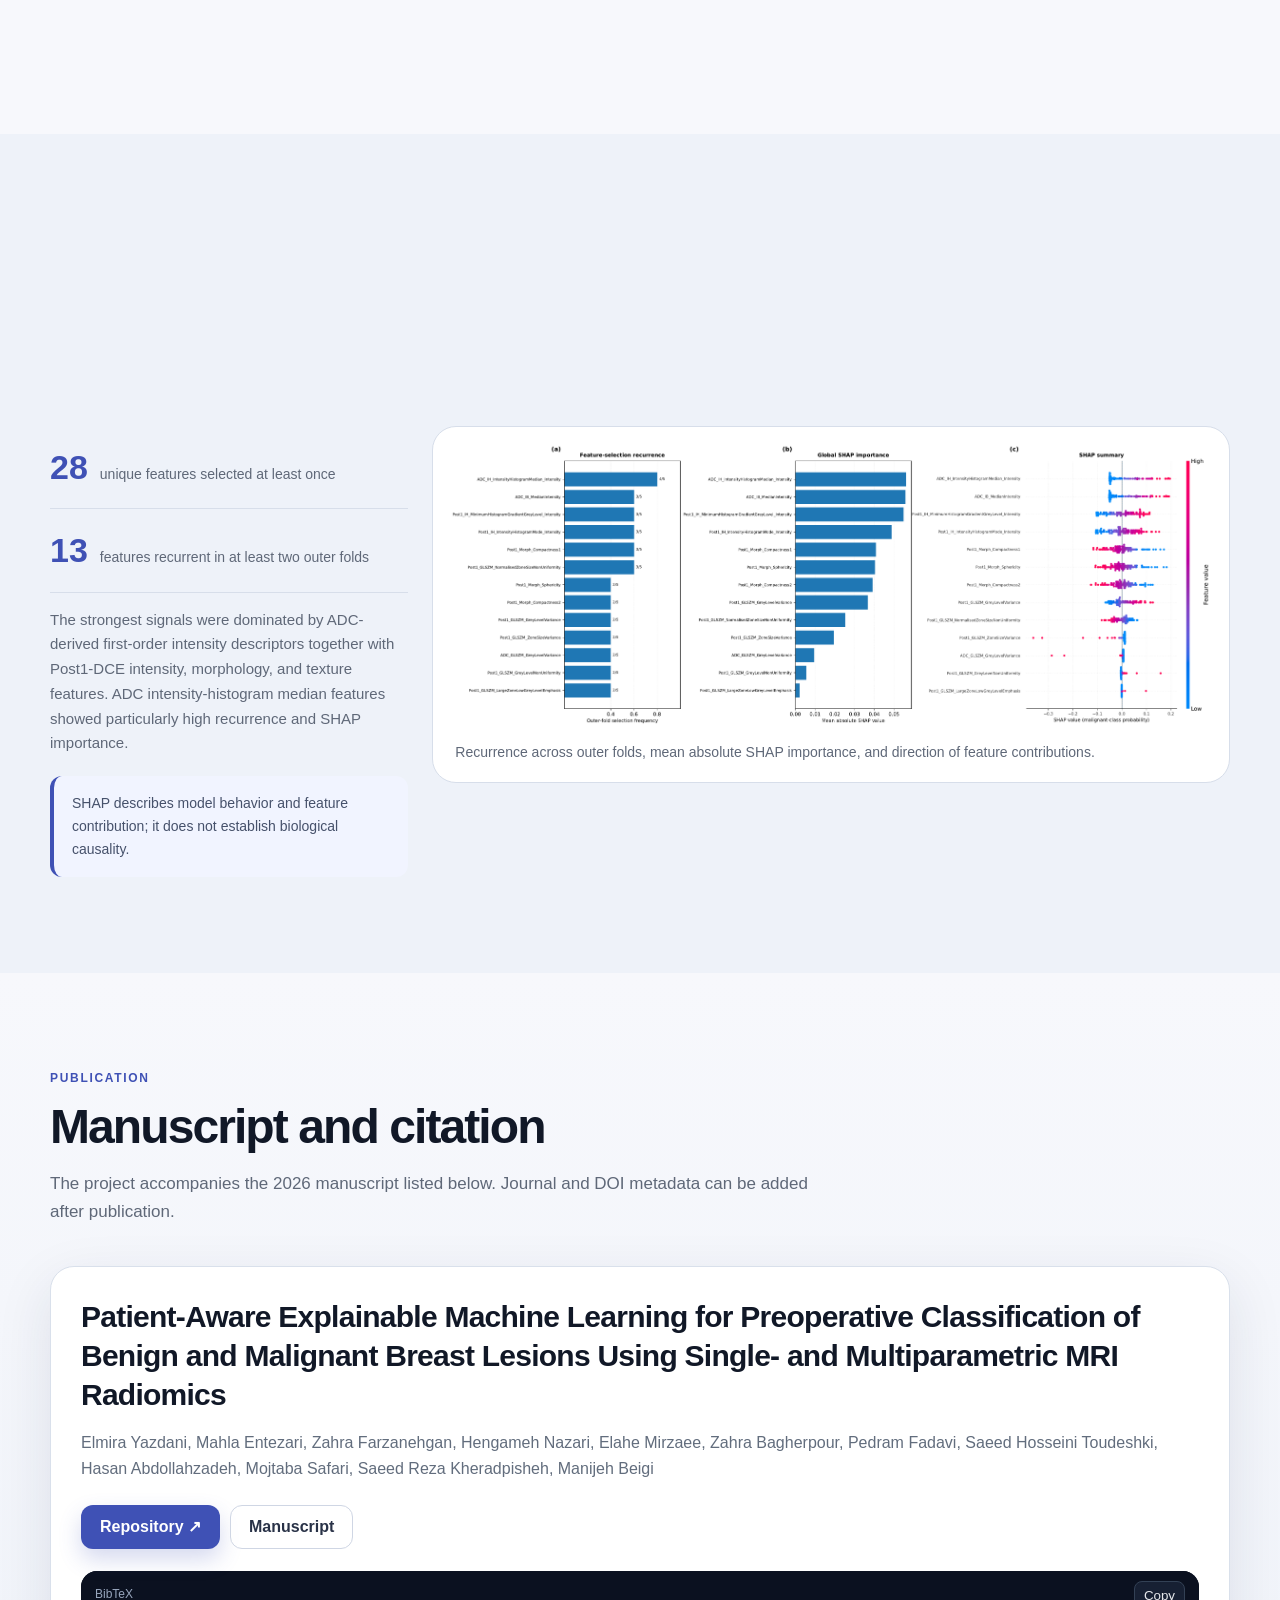
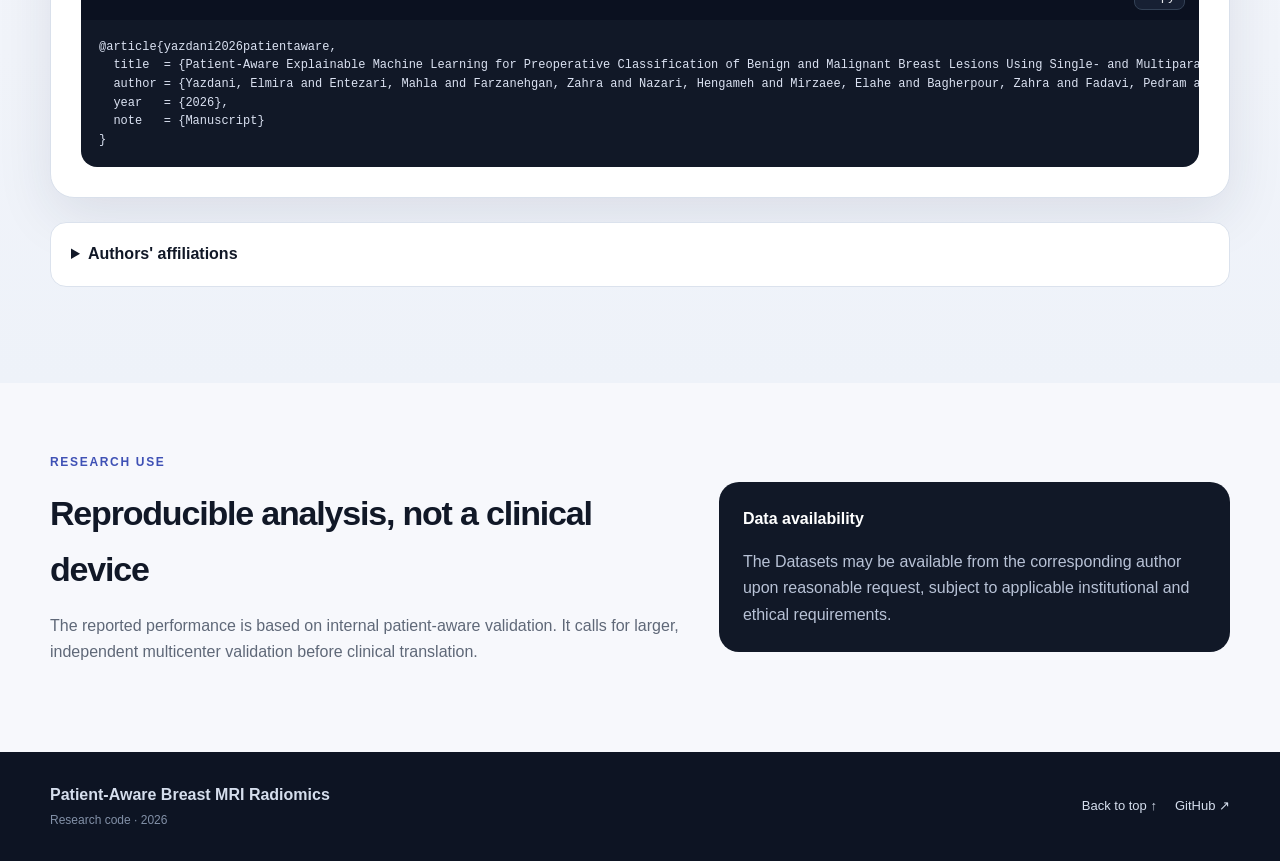
==== commit 141ade28: "Project website updated" ====
--- a/breast_mri_radiomics_github_pages/docs/index.html
+++ b/breast_mri_radiomics_github_pages/docs/index.html
@@ -96,10 +96,10 @@
           <article class="stat-card"><span class="stat-icon">⊕</span><strong>5</strong><p>feature sources: ADC, Pre, Post1, Post2, and T2W</p></article>
         </div>
 
-        <div class="note-box reveal">
-          <strong>Study-count note.</strong> The manuscript abstract describes 49 patients in the retrospective study;
+<!--         <div class="note-box reveal">
+          <strong>Study-count note.</strong> The abstract describes 49 patients in the retrospective study;
           the computational Results section reports 48 unique patients in the radiomic datasets used for model analysis.
-        </div>
+        </div> -->
 
         <div class="source-strip reveal">
           <div class="source-pill adc">ADC</div>
@@ -326,13 +326,13 @@
           <div class="eyebrow">Research use</div>
           <h2>Reproducible analysis, not a clinical device</h2>
           <p>
-            The reported performance is based on internal patient-aware validation. The manuscript calls for larger,
+            The reported performance is based on internal patient-aware validation. It calls for larger,
             independent multicenter validation before clinical translation.
           </p>
         </div>
         <div class="data-card">
           <strong>Data availability</strong>
-          <p>The manuscript states that datasets may be available from the corresponding author upon reasonable request, subject to applicable institutional and ethical requirements.</p>
+          <p>The Datasets may be available from the corresponding author upon reasonable request, subject to applicable institutional and ethical requirements.</p>
         </div>
       </div>
     </section>
